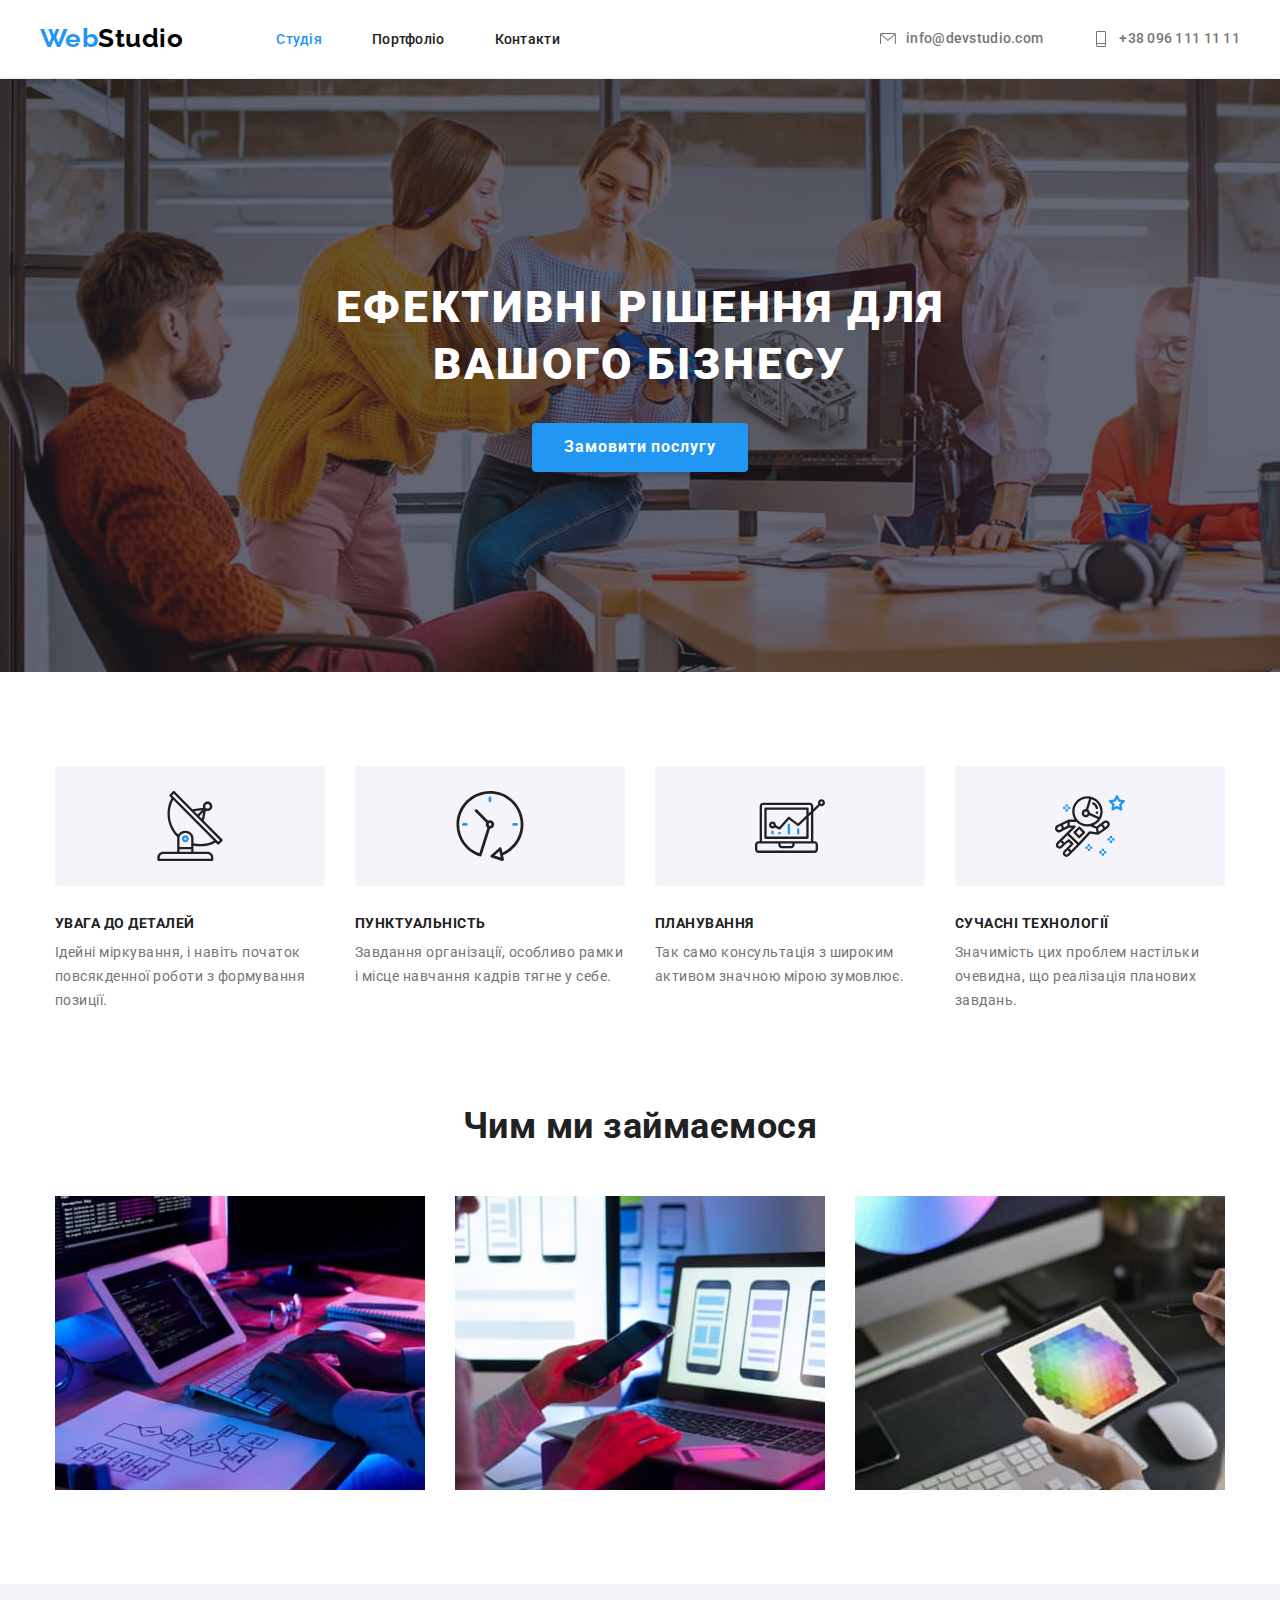
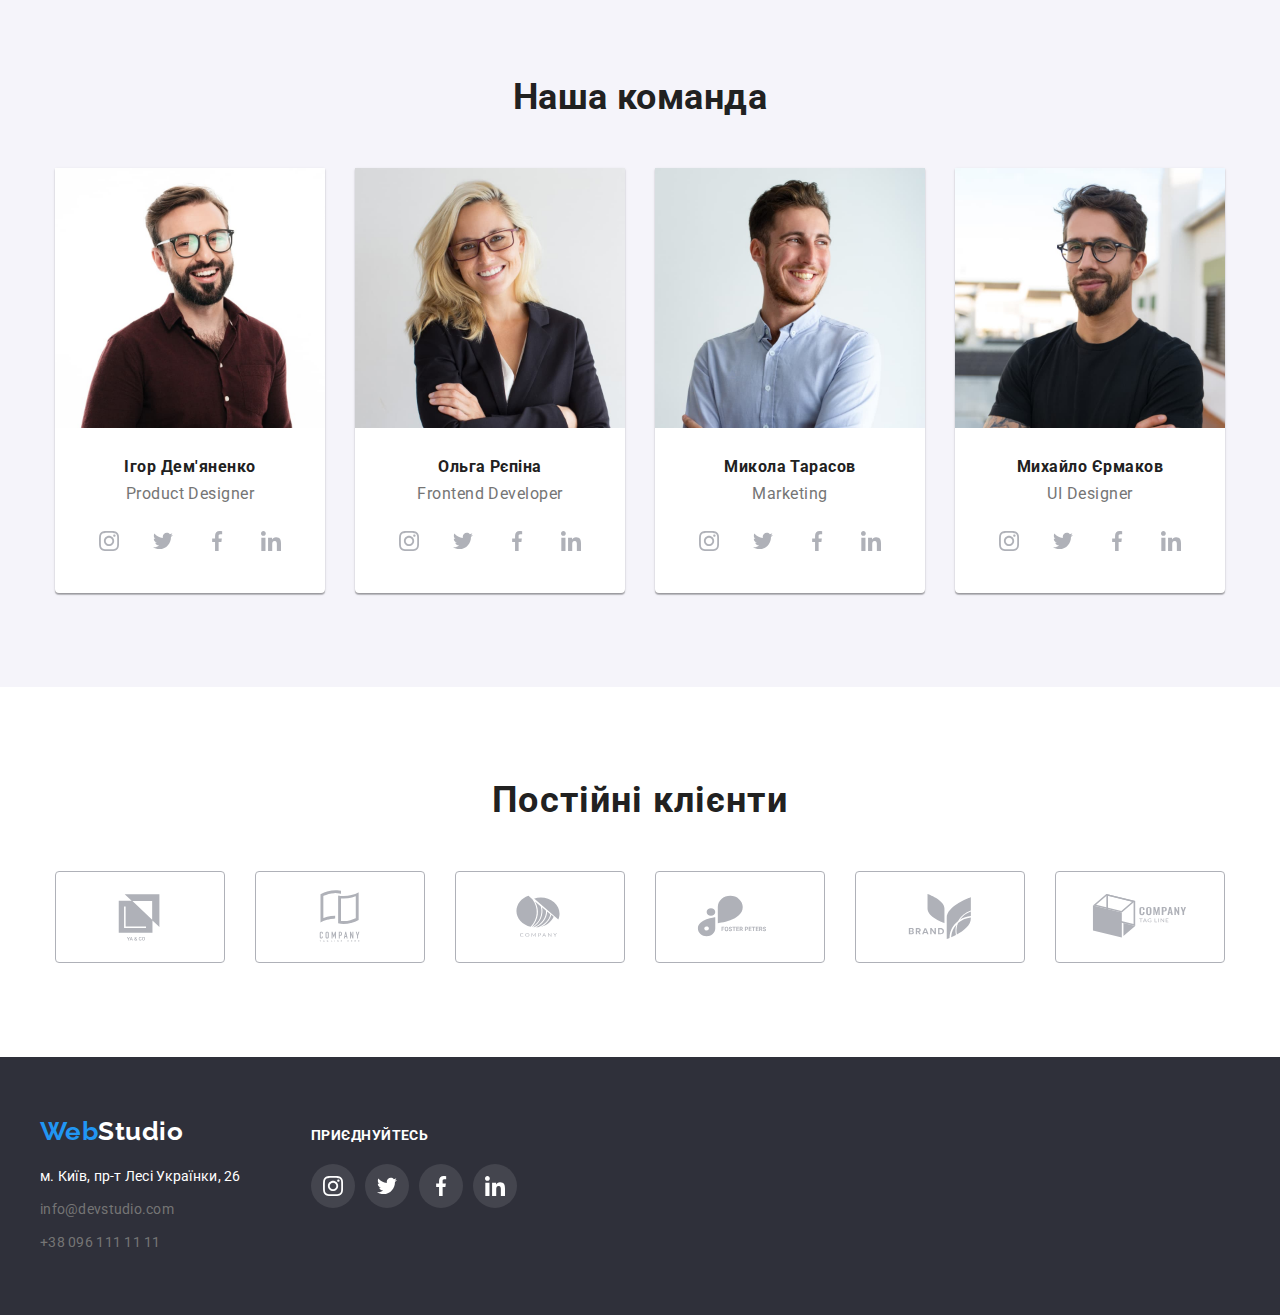
==== index.html @ 49c23136 "added copy" ====
<!DOCTYPE html>
<html lang="uk">
  <head>
    <meta charset="UTF-8" />
    <meta http-equiv="X-UA-Compatible" content="IE=edge" />
    <meta name="viewport" content="width=device-width, initial-scale=1.0" />
    <link rel="preconnect" href="https://fonts.googleapis.com" />
    <link rel="preconnect" href="https://fonts.gstatic.com" crossorigin />
    <link
      href="https://fonts.googleapis.com/css2?family=Raleway:wght@700&family=Roboto:wght@400;500;700;900&display=swap"
      rel="stylesheet"
    />
    <title>WebStudio</title>
    <link
      rel="stylesheet"
      href="https://cdnjs.cloudflare.com/ajax/libs/modern-normalize/1.1.0/modern-normalize.min.css"
    />
    <link rel="stylesheet" href="./css/style.css" />
  </head>
  <body class="body">
    <header class="header">
      <div class="header-container container">
        <a href="./index.html" class="header-content"><span class="web-content">Web</span>Studio</a>
        <nav class="header-nav">
          <ul class="header-list list">
            <li class="header-item">
              <a href="./index.html" class="header-link link current">Студія</a>
            </li>
            <li class="header-item">
              <a href="./portfolio.html" class="header-link link">Портфоліо</a>
            </li>
            <li class="header-item"><a href="#address" class="header-link link">Контакти</a></li>
          </ul>
        </nav>
        <ul class="header-contact">
          <li class="header-items list">
            <a href="mailto:info@devstudio.com" class="contacts link">
              <svg viewBox="0 0 43 32" width="16" class="header-icons">
              <use xlink:href="./images/icons.svg#icon-envelope"></use>
              </svg>info@devstudio.com</a>
          </li>
          <li class="header-items list">
            <a href="tel:+380961111111" class="contacts link">
              <svg viewBox="0 0 32 32" width="16" class="header-icons">
              <use xlink:href="./images/icons.svg#icon-vector"></use>
              </svg>+38 096 111 11 11</a>
          </li>
        </ul>
      </div>
    </header>
    <main class="main">
      <!--Шапка-->
      <section class="hero-title">
        <div class="hero-container">
          <h1 class="title">Ефективні рішення для вашого бізнесу</h1>
          <button type="button" class="hero-btn pointer">Замовити послугу</button>
        </div>
      </section>
      <!--Особливості-->
      <section class="features clas section">
        <div class="container">
          <h2 class="visually-hidden">Особливості</h2>
          <ul class="features-list">
            <li class="features-item list">
              <div class="features-icon">
                <svg viewBox="0 0 32 32" width="70" class="features-icons">
                    <use xlink:href="./images/icons.svg#icon-antenna"></use></svg>
              </div>
              <h3 class="features-title">УВАГА ДО ДЕТАЛЕЙ</h3>
              <p class="features-text">
                Ідейні міркування, і навіть початок повсякденної роботи з формування позиції.
              </p>
            </li>
            <li class="features-item list">
              <div class="features-icon">
                <svg viewBox="0 0 32 32" width="70" class="features-icons">
                    <use xlink:href="./images/icons.svg#icon-clock"></use></svg>
              </div>
              <h3 class="features-title">ПУНКТУАЛЬНІСТЬ</h3>
              <p class="features-text">
                Завдання організації, особливо рамки і місце навчання кадрів тягне у себе.
              </p>
            </li>
            <li class="features-item list">
              <div class="features-icon">
                <svg viewBox="0 0 32 32" width="70" class="features-icons">
                    <use xlink:href="./images/icons.svg#icon-diagram"></use></svg>
              </div>
              <h3 class="features-title">ПЛАНУВАННЯ</h3>
              <p class="features-text">
                Так само консультація з широким активом значною мірою зумовлює.
              </p>
            </li>
            <li class="features-item list">
              <div class="features-icon">
                <svg viewBox="0 0 32 32" width="70" class="features-icons">
                    <use xlink:href="./images/icons.svg#icon-astronaut"></use></svg>
              </div>
              <h3 class="features-title">СУЧАСНІ ТЕХНОЛОГІЇ</h3>
              <p class="features-text">
                Значимість цих проблем настільки очевидна, що реалізація планових завдань.
              </p>
            </li>
          </ul>
        </div>
      </section>
      <!--Чим ми займаємося-->
      <section class="classes section">
        <div class="container">
          <h2 class="classes-title">Чим ми займаємося</h2>
          <ul class="classes-list">
            <li class="classes-item list">
              <img
                src="./images/чим_ми_займаємося/box1.jpg"
                alt="додаток для компютера"
                width="370"
                height="294"
                class="classes-box"
              />
            </li>
            <li class="classes-item list">
              <img
                src="./images/чим_ми_займаємося/box2.jpg"
                alt="додаток для телефона"
                width="370"
                height="294"
                class="classes-box"
              />
            </li>
            <li class="classes-item list">
              <img
                src="./images/чим_ми_займаємося/box3.jpg"
                alt="додаток для планшету"
                width="370"
                height="294"
                class="classes-box"
              />
            </li>
          </ul>
        </div>
      </section>
      <!--Наша команда-->
      <section class="team section">
        <div class="container">
          <h2 class="team-title">Наша команда</h2>
          <ul class="team-list">
            <li class="team-item list">
              <img
                src="./images/наша_команда/команда1.jpg"
                alt="Ігор Дем'яненко"
                width="270"
                height="260"
                class="team-card"
              />
              <div class="cards">
                <h3 class="our-team">Ігор Дем'яненко</h3>
                <p class="text">Product Designer</p>
                <ul class="team-list-social list">
                  <li class="team-social">
                    <a class="team-social-icons" href=""
                      ><svg viewBox="0 0 32 32" class="social-icons">
                        <use xlink:href="./images/icons.svg#icon-instagram"></use></svg></a>
                  </li>
                  <li class="team-social">
                    <a class="team-social-icons" href=""
                      ><svg viewBox="0 0 32 32" class="social-icons">
                        <use xlink:href="./images/icons.svg#icon-twitter"></use></svg></a>
                  </li>
                  <li class="team-social">
                    <a class="team-social-icons" href=""
                      ><svg viewBox="0 0 32 32" class="social-icons">
                        <use xlink:href="./images/icons.svg#icon-facebook"></use></svg></a>
                  </li>
                  <li class="team-social">
                    <a class="team-social-icons" href=""
                      ><svg viewBox="0 0 32 32" class="social-icons">
                        <use xlink:href="./images/icons.svg#icon-linkedin"></use></svg></a>
                  </li>
                </ul>
              </div>
            </li>
            <li class="team-item list">
              <img
                src="./images/наша_команда/команда2.jpg"
                alt="Ольга Рєпіна"
                width="270"
                height="260"
                class="team-card"
              />
              <div class="cards">
                <h3 class="our-team">Ольга Рєпіна</h3>
                <p class="text">Frontend Developer</p>
                <ul class="team-list-social list">
                  <li class="team-social">
                    <a class="team-social-icons" href=""
                      ><svg viewBox="0 0 32 32" class="social-icons">
                        <use xlink:href="./images/icons.svg#icon-instagram"></use></svg></a>
                  </li>
                  <li class="team-social">
                    <a class="team-social-icons" href=""
                      ><svg viewBox="0 0 32 32" class="social-icons">
                        <use xlink:href="./images/icons.svg#icon-twitter"></use></svg></a>
                  </li>
                  <li class="team-social">
                    <a class="team-social-icons" href=""
                      ><svg viewBox="0 0 32 32" class="social-icons">
                        <use xlink:href="./images/icons.svg#icon-facebook"></use></svg></a>
                  </li>
                  <li class="team-social">
                    <a class="team-social-icons" href=""
                      ><svg viewBox="0 0 32 32" class="social-icons">
                        <use xlink:href="./images/icons.svg#icon-linkedin"></use></svg></a>
                  </li>
                </ul>
              </div>
            </li>
            <li class="team-item list">
              <img
                src="./images/наша_команда/команда3.jpg"
                alt="Микола Тарасов"
                width="270"
                height="260"
                class="team-card"
              />
              <div class="cards">
                <h3 class="our-team">Микола Тарасов</h3>
                <p class="text">Marketing</p>
                <ul class="team-list-social list">
                  <li class="team-social">
                    <a class="team-social-icons" href=""
                      ><svg viewBox="0 0 32 32" class="social-icons">
                        <use xlink:href="./images/icons.svg#icon-instagram"></use></svg></a>
                  </li>
                  <li class="team-social">
                    <a class="team-social-icons" href=""
                      ><svg viewBox="0 0 32 32" class="social-icons">
                        <use xlink:href="./images/icons.svg#icon-twitter"></use></svg></a>
                  </li>
                  <li class="team-social">
                    <a class="team-social-icons" href=""
                      ><svg viewBox="0 0 32 32" class="social-icons">
                        <use xlink:href="./images/icons.svg#icon-facebook"></use></svg></a>
                  </li>
                  <li class="team-social">
                    <a class="team-social-icons" href=""
                      ><svg viewBox="0 0 32 32" class="social-icons">
                        <use xlink:href="./images/icons.svg#icon-linkedin"></use></svg></a>
                  </li>
                </ul>
              </div>
            </li>
            <li class="team-item list">
              <img
                src="./images/наша_команда/команда4.jpg"
                alt="Михайло Єрмаков"
                width="270"
                height="260"
                class="team-card"
              />
              <div class="cards">
                <h3 class="our-team">Михайло Єрмаков</h3>
                <p class="text">UI Designer</p>
                <ul class="team-list-social list">
                  <li class="team-social">
                    <a class="team-social-icons" href=""
                      ><svg viewBox="0 0 32 32" class="social-icons">
                        <use xlink:href="./images/icons.svg#icon-instagram"></use></svg></a>
                  </li>
                  <li class="team-social">
                    <a class="team-social-icons" href=""
                      ><svg viewBox="0 0 32 32" class="social-icons">
                        <use xlink:href="./images/icons.svg#icon-twitter"></use></svg></a>
                  </li>
                  <li class="team-social">
                    <a class="team-social-icons" href=""
                      ><svg viewBox="0 0 32 32" class="social-icons">
                        <use xlink:href="./images/icons.svg#icon-facebook"></use></svg></a>
                  </li>
                  <li class="team-social">
                    <a class="team-social-icons" href=""
                      ><svg viewBox="0 0 32 32" class="social-icons">
                        <use xlink:href="./images/icons.svg#icon-linkedin"></use></svg></a>
                  </li>
                </ul>
              </div>
            </li>
          </ul>
        </div>
      </section>
      <!--постійні клієнти-->
      <section class="client section">
        <div class="container">
          <h2 class="client-title">Постійні клієнти</h2>
          <ul class="client-list list">
            <li class="client-item">
              <a class="client-icon" href=""
                ><svg viewBox="0 0 57 32" class="client-icons">
                  <use xlink:href="./images/icons.svg#icon-logo"></use></svg></a>
            </li>
            <li class="client-item">
              <a class="client-icon" href=""
                ><svg viewBox="0 0 57 32" class="client-icons">
                  <use xlink:href="./images/icons.svg#icon-logo1"></use></svg></a>
            </li>
            <li class="client-item">
              <a class="client-icon" href=""
                ><svg viewBox="0 0 57 32" class="client-icons">
                  <use xlink:href="./images/icons.svg#icon-logo2"></use></svg></a>
            </li>
            <li class="client-item">
              <a class="client-icon" href=""
                ><svg viewBox="0 0 57 32" class="client-icons">
                  <use xlink:href="./images/icons.svg#icon-logo3"></use></svg></a>
            </li>
            <li class="client-item">
              <a class="client-icon" href=""
                ><svg viewBox="0 0 57 32" class="client-icons">
                  <use xlink:href="./images/icons.svg#icon-logo4"></use></svg></a>
            </li>
            <li class="client-item">
              <a class="client-icon" href=""
                ><svg viewBox="0 0 57 32" class="client-icons">
                  <use xlink:href="./images/icons.svg#icon-logo5"></use></svg></a>
            </li>
          </ul>
        </div>
      </section>
    </main>
    <footer class="footer">
      <div class="footer-container container">
        <div class="footer-contact">
          <a href="./index.html" class="footer-content"
            ><span class="web-content">Web</span>Studio</a
          >
          <address id="address" class="address">
            <ul class="footer-contact">
              <li class="footer-item list">
                <a
                  href="https://goo.gl/maps/LxJnKi2YJGoGmcJx7"
                  target="”_blank”"
                  rel="nofollow noopener noreferrer"
                  class="address link"
                  >м. Київ, пр-т Лесі Українки, 26</a
                >
              </li>
              <li class="footer-items list">
                <a href="mailto:info@devstudio.com" class="contact link">info@devstudio.com</a>
              </li>
              <li class="footer-items list">
                <a href="tel:+380961111111" class="contact link">+38 096 111 11 11</a>
              </li>
            </ul>
          </address>
        </div>
        <div class="footer-icons">
          <b class="footer-text">приєднуйтесь</b>
          <ul class="footer-list list">
            <li class="footer-social">
              <a class="footer-social-icons" href=""
                ><svg viewBox="0 0 32 32" class="social-icons">
                  <use xlink:href="./images/icons.svg#icon-instagram"></use></svg></a>
            </li>
            <li class="footer-social">
              <a class="footer-social-icons" href=""
                ><svg viewBox="0 0 32 32" class="social-icons">
                  <use xlink:href="./images/icons.svg#icon-twitter"></use></svg></a>
            </li>
            <li class="footer-social">
              <a class="footer-social-icons" href=""
                ><svg viewBox="0 0 32 32" class="social-icons">
                  <use xlink:href="./images/icons.svg#icon-facebook"></use></svg></a>
            </li>
            <li class="footer-social">
              <a class="footer-social-icons" href="">
                <svg viewBox="0 0 32 32" class="social-icons">
                <use xlink:href="./images/icons.svg#icon-linkedin">
                </use>
              </svg>
            </a>
            </li>
          </ul>
        </div>
      </div>
    </footer>
  </body>
</html>
---- css/style.css ----
:root {
  --secondary-text-color: #212121;
  --secondary-bcg-color: #f5f5f5;
  --accent-color: #2196f3;
  --secondary-white-color: #ffffff;
}

h1,
h2,
h3,
h4,
h5,
h6,
p {
  margin: 0;
}

ul {
  margin: 0;
  padding: 0;
}

body {
  font-family: 'Roboto', sans-serif;
  font-weight: 500;
  letter-spacing: 0.03em;
}

.container {
  width: 1230px;
  margin-left: auto;
  margin-right: auto;
  padding-left: 15px;
  padding-right: 15px;
  /* outline: 1px solid red; */
}

.list {
  list-style: none;
}

/* header */

.header {
  background-color: var(--secondary-white-color);
  text-decoration: none;
  border-bottom: 1px solid #ececec;
}

.header-container {
  max-width: 1600px;
  display: flex;
  align-items: center;
}

.header-content {
  font-family: 'Raleway';
  font-weight: 700;
  font-size: 26px;
  line-height: 1.1;
  color: #000000;
  text-decoration: none;
  padding-top: 24px;
  padding-bottom: 25px;
  margin-right: 93px;
}

.header-list {
  display: flex;
}

.header-item,
.header-items {
  display: block;
}

.header-item:not(:first-child),
.header-items:not(:first-child) {
  margin-left: 50px;
}

.header-link {
  padding-top: 20px;
  padding-bottom: 20px;
}

.header-contact {
  display: flex;
  margin-left: auto;
}

.web-content {
  color: var(--accent-color);
}

.link:hover,
.link:focus {
  color: var(--accent-color);
}

.link.current {
  color: var(--accent-color);
}

.link {
  font-size: 14px;
  line-height: 1.1;
  letter-spacing: 0.02em;
  color: var(--secondary-text-color);
  text-decoration: none;
}

.contacts {
  font-weight: 500;
  color: #757575;
  fill: #757575;
  font-style: normal;
  text-decoration: none;
  padding-top: 20px;
  padding-bottom: 20px;
  display: flex;
  align-items: center;
}

.contacts:hover,
.contacts:focus svg {
  fill: var(--accent-color);
}

.header-icons {
  margin-right: 10px;
}

.contact {
  font-weight: 400;
  color: #757575;
  font-style: normal;
  text-decoration: none;
}

/* main */

.hero-container {
  max-width: 1600px;
  padding-top: 200px;
  padding-bottom: 200px;
  background-image: linear-gradient(rgba(47, 48, 58, 0.4), rgba(47, 48, 58, 0.4)),
    url('../images/герой/hero.jpg');
  background-repeat: no-repeat;
  background-size: cover;
  margin: 0 auto;
}

.title {
  font-weight: 900;
  font-size: 44px;
  line-height: 1.3;
  text-align: center;
  letter-spacing: 0.06em;
  text-transform: uppercase;
  color: var(--secondary-white-color);
  width: 696px;
  margin: 0 auto;
  margin-bottom: 30px;
}

.hero-btn {
  display: block;
  border: none;
  font-weight: 700;
  font-size: 16px;
  line-height: 1.8;
  letter-spacing: 0.06em;
  background-color: #2196f3;
  color: var(--secondary-white-color);
  box-shadow: 0px 4px 4px rgba(0, 0, 0, 0.15);
  border-radius: 4px;
  padding: 10px 32px;
  cursor: pointer;
  margin: 0 auto;
}

/* особливості */

.features,
.classes {
  color: var(--secondary-bcg-color);
}

.visually-hidden {
  position: absolute;
  white-space: nowrap;
  width: 1px;
  height: 1px;
  overflow: hidden;
  border: 0;
  padding: 0;
  clip: rect(0 0 0 0);
  clip-path: inset(50%);
  margin: -1px;
}

.section {
  padding-top: 94px;
  padding-bottom: 94px;
}

.clas {
  padding-bottom: 0;
}

.features-list {
  width: 1170px;
  display: flex;
  margin: 0 auto;
}

.features-icon {
  display: flex;
  align-items: center;
  justify-content: center;
  width: 270px;
  height: 120px;
  background-color: #f5f4fa;
  border-radius: 4px;
  margin-bottom: 30px;
}

.features-item:not(:last-child) {
  margin-right: 30px;
}

.features-title {
  font-weight: 700;
  font-size: 14px;
  line-height: 1.1;
  text-transform: uppercase;
  color: var(--secondary-text-color);
  margin-bottom: 10px;
}

.features-text {
  width: 270px;
  font-weight: 400;
  font-size: 14px;
  line-height: 1.7;
  color: #757575;
}

/* чим ми займаємося */

.classes-title {
  font-weight: 700;
  font-size: 36px;
  line-height: 1.1;
  text-align: center;
  color: var(--secondary-text-color);
  margin-bottom: 50px;
}

.classes-list {
  width: 1170px;
  display: flex;
  margin: 0 auto;
}

.classes-item:not(:last-child) {
  margin-right: 30px;
}

.classes-box {
  display: block;
}

/* наша команда */

.team {
  background-color: #f5f4fa;
}

.team-title {
  font-weight: 700;
  font-size: 36px;
  line-height: 1.1;
  text-align: center;
  color: var(--secondary-text-color);
  margin-bottom: 50px;
}

.team-list {
  width: 1170px;
  display: flex;
  margin: 0 auto;
}

.our-team {
  font-size: 16px;
  line-height: 1.1;
  color: var(--secondary-text-color);
  margin-bottom: 10px;
}

.team-list-social {
  display: flex;
  align-items: center;
  justify-content: center;
  gap: 10px;
  margin-top: 16px;
}

.team-social {
  width: 44px;
  height: 44px;
  display: flex;
  align-items: center;
  justify-content: center;
}

.team-social-icons {
  display: flex;
  fill: #afb1b8;
}

.team-social-icons:hover,
.team-social-icons:focus {
  width: 44px;
  height: 44px;
  border-radius: 50%;
  background-color: var(--accent-color);
  display: flex;
  align-items: center;
  justify-content: center;
  fill: var(--secondary-white-color);
}

.social-icons {
  width: 20px;
}

.team-item {
  background-color: var(--secondary-white-color);
  box-shadow: 0px 1px 3px rgba(0, 0, 0, 0.12), 0px 1px 1px rgba(0, 0, 0, 0.14),
    0px 2px 1px rgba(0, 0, 0, 0.2);
  border-radius: 0px 0px 4px 4px;
}

.team-item:not(:first-child) {
  margin-left: 30px;
}

.team-card {
  display: block;
}

.cards {
  padding: 30px 10px;
  text-align: center;
}

.text {
  font-weight: 400;
  font-size: 16px;
  line-height: 1.1;
  color: #757575;
}

/* Постійні клієнти */

.client-title {
  font-style: normal;
  font-weight: 700;
  font-size: 36px;
  line-height: 1.1;
  text-align: center;
  letter-spacing: 0.03em;
  color: var(--secondary-text-color);
  margin-bottom: 50px;
}

.client-list {
  display: flex;
  align-items: center;
  justify-content: center;
  gap: 30px;
}

.client-icon {
  justify-content: center;
  display: flex;
  align-items: center;
  width: 170px;
  height: 92px;
  border: 1px solid #afb1b8;
  border-radius: 4px;
  fill: #afb1b8;
}

.client-icons {
  width: 106px;
  height: 60px;
}

.client-icon:hover,
.client-icon:focus {
  border-color: var(--accent-color);
  fill: var(--accent-color);
}

/* footer */

.footer {
  background-color: #2f303a;
  padding-top: 60px;
  padding-bottom: 60px;
}

.footer-container {
  max-width: 1600px;
  display: flex;
  align-items: baseline;
}

.footer-content {
  font-family: 'Raleway';
  font-weight: 700;
  font-size: 26px;
  line-height: 1.1;
  color: var(--secondary-white-color);
  text-decoration: none;
}

.address {
  font-style: normal;
  font-weight: 400;
  font-size: 14px;
  line-height: 1.7;
  text-decoration: none;
  color: var(--secondary-white-color);
  margin-top: 20px;
}

.footer-items:not(:first-child) {
  margin-top: 9px;
}

.footer-icons {
  margin-left: 70px;
}

.footer-text {
  font-size: 14px;
  line-height: 1.1;
  text-transform: uppercase;
  color: var(--secondary-white-color);
}

.footer-list {
  display: flex;
  gap: 10px;
}

.footer-social {
  width: 44px;
  height: 44px;
  display: flex;
  align-items: center;
  justify-content: center;
  margin-top: 20px;
  border-radius: 50%;
  background: rgba(255, 255, 255, 0.1);
}

.footer-social-icons {
  display: flex;
  fill: var(--secondary-white-color);
}

.footer-social-icons:hover,
.footer-social-icons:focus {
  width: 44px;
  height: 44px;
  display: flex;
  align-items: center;
  justify-content: center;
  border-radius: 50%;
  background: #2196f3;
}

/* портфоліо */

.button {
  max-width: 1230px;
  margin: 0 auto;
}

.button-list {
  width: 575px;
  color: var(--secondary-bcg-color);
  list-style: none;
  display: flex;
  margin: 0 auto;
  margin-bottom: 50px;
}

.button-item {
  margin: 0 auto;
}

.button-item:not(:last-child) {
  margin-right: 8px;
}

.btn:hover,
.btn:focus {
  color: var(--secondary-white-color);
  background-color: var(--accent-color);
  border: none;
  box-shadow: 0px 3px 1px rgba(0, 0, 0, 0.1), 0px 1px 2px rgba(0, 0, 0, 0.08),
    0px 2px 2px rgba(0, 0, 0, 0.12);
}

.btn {
  display: block;
  font-size: 16px;
  line-height: 1.6;
  color: var(--secondary-text-color);
  border-radius: 4px;
  border: none;
  cursor: pointer;
  padding: 6px 22px;
}

.work-title {
  font-weight: 700;
  font-size: 18px;
  line-height: 2;
  letter-spacing: 0.06em;
  color: var(--secondary-text-color);
  margin-bottom: 4px;
}

.work-list {
  max-width: 1230px;
  display: flex;
  flex-wrap: wrap;
  align-items: flex-start;
  margin: 0 auto;
}

.work-item {
  margin: 0 auto;
  margin-bottom: 30px;
}

.portfolio {
  display: block;
  text-decoration: none;
}

.portfolio:hover,
.portfolio:focus {
  box-shadow: 0px 1px 1px rgba(0, 0, 0, 0.12), 0px 4px 4px rgba(0, 0, 0, 0.06), 1px 4px 6px rgba(0, 0, 0, 0.16);
}

.project {
  display: block;
}

.projects {
  border-bottom: 1px solid #eeeeee;
  border-left: 1px solid #eeeeee;
  border-right: 1px solid #eeeeee;
  padding: 20px 24px;
}

.proj {
  margin-bottom: 0;
}
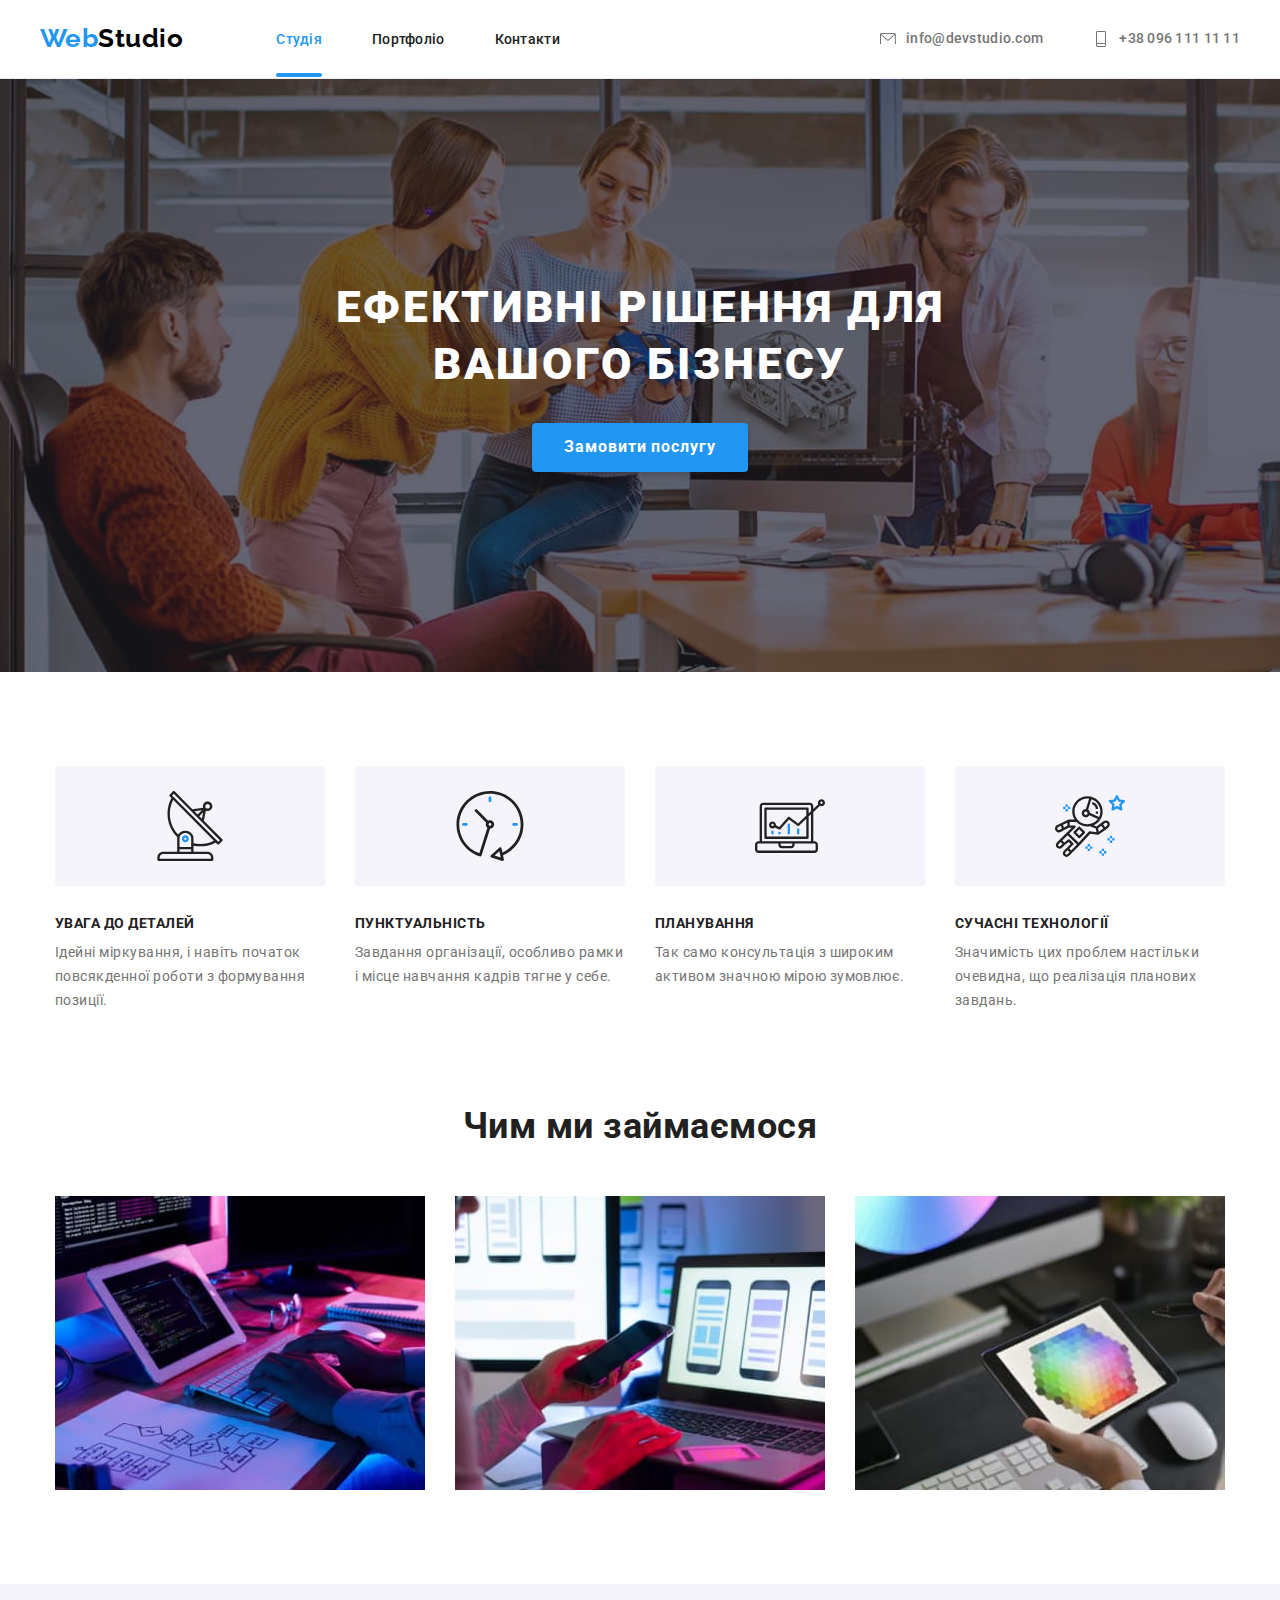
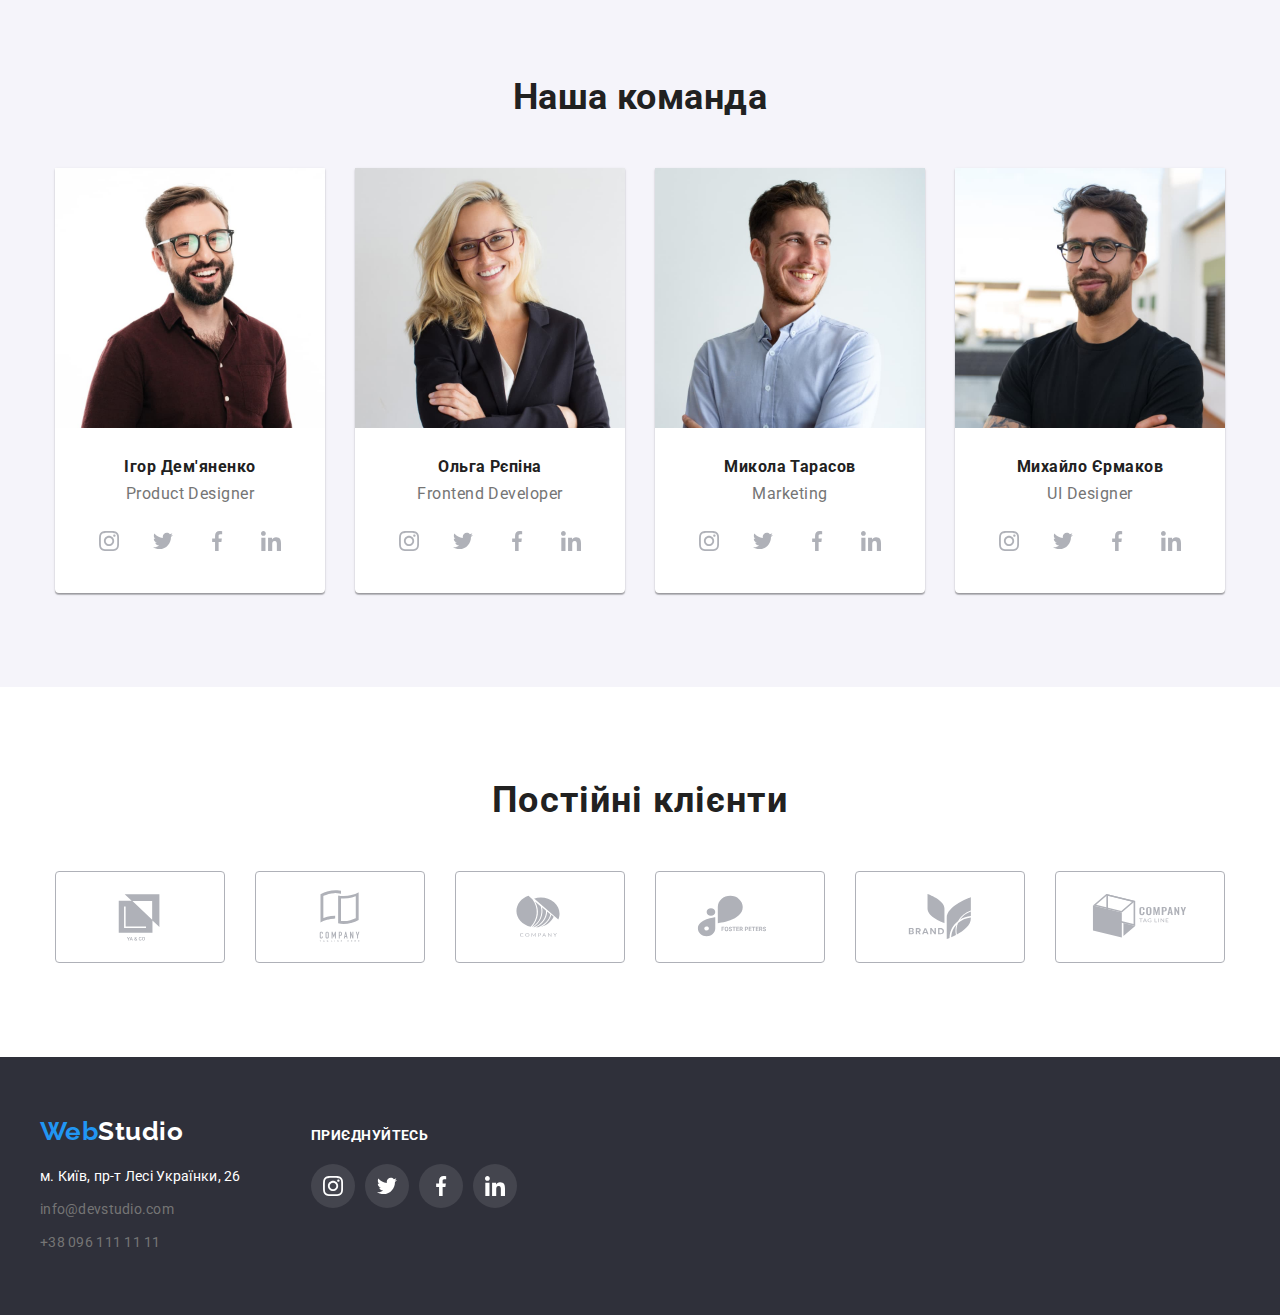
==== commit 2eaf0c0f: "fix svg" ====
--- a/index.html
+++ b/index.html
@@ -53,7 +53,7 @@
       <section class="hero-title">
         <div class="hero-container">
           <h1 class="title">Ефективні рішення для вашого бізнесу</h1>
-          <button type="button" class="hero-btn pointer">Замовити послугу</button>
+          <button type="button" class="hero-btn pointer" data-modal-open>Замовити послугу</button>
         </div>
       </section>
       <!--Особливості-->
@@ -382,5 +382,13 @@
         </div>
       </div>
     </footer>
+    <div class="backdrop is-hidden" data-modal>
+      <div class="modal">
+        <button type="button" class="close-button" data-modal-close>
+          <svg class="close-black" width="18" height="18"><use xlink:href="./images/icons.svg#icon-close-black"></use></svg>
+        </button>
+      </div>
+    </div>
+    <script src="./js/modal.js"></script>
   </body>
 </html>
--- a/css/style.css
+++ b/css/style.css
@@ -82,6 +82,19 @@
 .header-link {
   padding-top: 20px;
   padding-bottom: 20px;
+  position: relative;
+}
+
+.current::after {
+  content: "";
+  display: block;
+  position: absolute;
+  bottom: -10px;
+  left: 0;
+  width: 100%;
+  height: 4px;
+  background: #2196F3;
+  border-radius: 2px;
 }
 
 .header-contact {
@@ -576,3 +589,50 @@
 .proj {
   margin-bottom: 0;
 }
+
+/* modal */
+
+.backdrop {
+  position: fixed;
+  top: 0;
+  left: 0;
+  width: 100%;
+  height: 100%;
+  background: rgba(0, 0, 0, 0.2);
+}
+
+.modal {
+  width: 528px;
+  height: 581px;
+  position: absolute;
+  left: 536px;
+  top: 221px;
+  background: var(--secondary-white-color);
+  box-shadow: 0px 1px 3px rgba(0, 0, 0, 0.12), 0px 1px 1px rgba(0, 0, 0, 0.14), 0px 2px 1px rgba(0, 0, 0, 0.2);
+  border-radius: 4px;
+}
+
+.close-button {
+  position: absolute;
+  right: 8px;
+  top: 8px;
+  width: 30px;
+  height: 30px;
+  background: var(--secondary-white-color);
+  border-radius: 50%;
+  border: 1px solid rgba(0, 0, 0, 0.1);
+  padding: 6px;
+}
+
+.close-black {
+display: block;
+}
+
+.is-hidden {
+  opacity: 0;
+  visibility: hidden;
+}
+
+.no-scroll {
+  overflow: hidden;
+}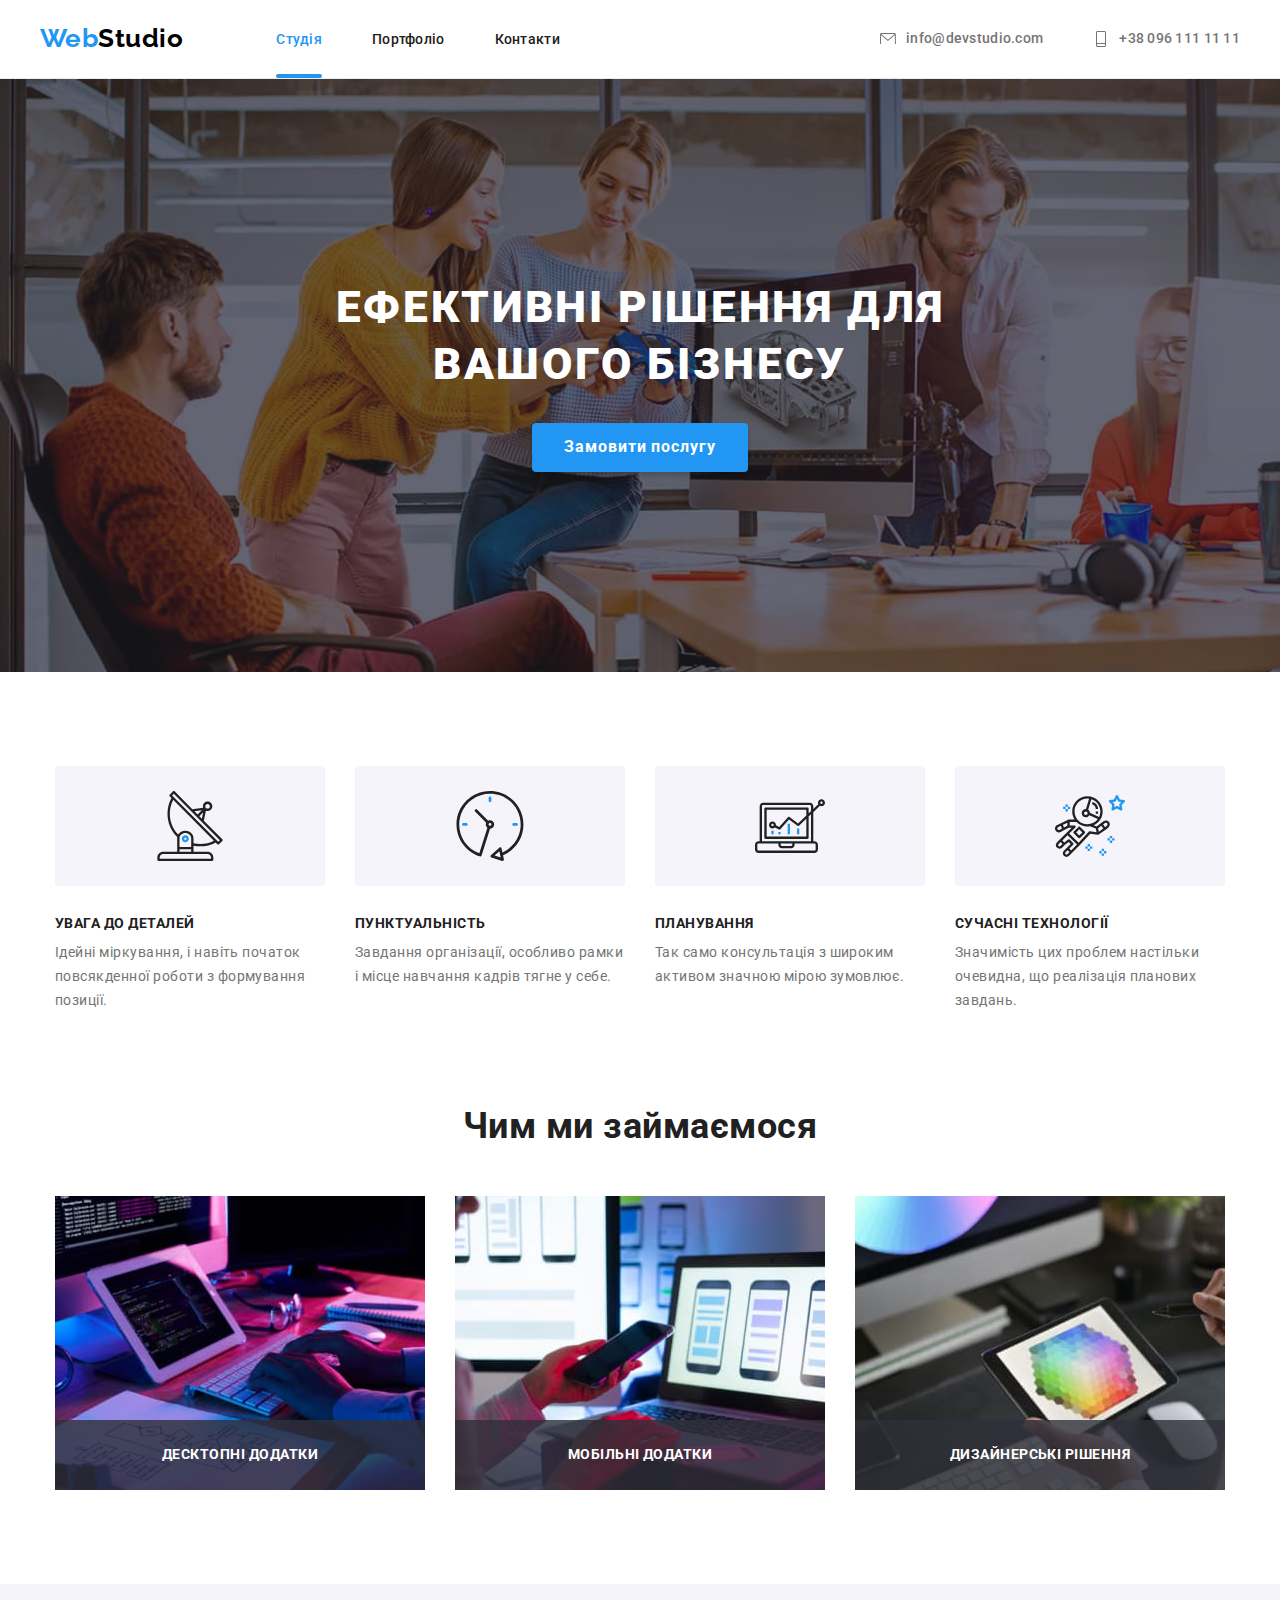
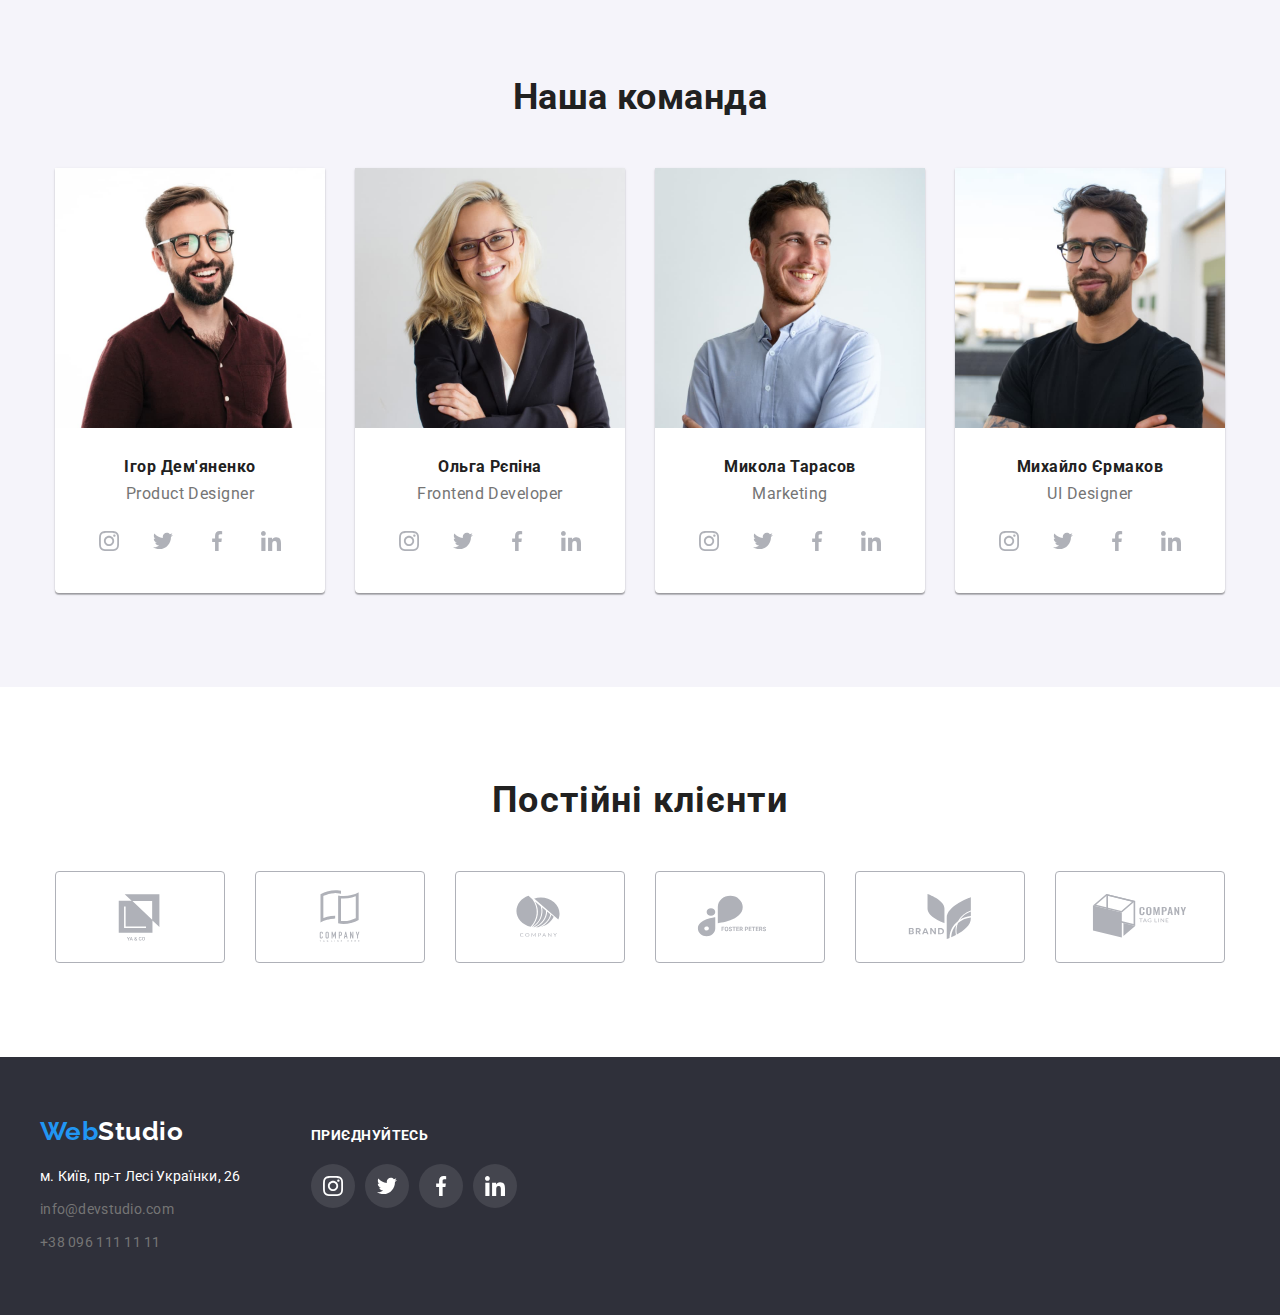
==== commit bd06732b: "added classes and work wrap+ transition" ====
--- a/index.html
+++ b/index.html
@@ -117,6 +117,9 @@
                 height="294"
                 class="classes-box"
               />
+              <div class="classes-wrap">
+                <p class="classes-text">Десктопні додатки</p>
+              </div>
             </li>
             <li class="classes-item list">
               <img
@@ -126,6 +129,9 @@
                 height="294"
                 class="classes-box"
               />
+              <div class="classes-wrap">
+                <p class="classes-text">Мобільні додатки</p>
+              </div>
             </li>
             <li class="classes-item list">
               <img
@@ -135,6 +141,9 @@
                 height="294"
                 class="classes-box"
               />
+              <div class="classes-wrap">
+                <p class="classes-text">Дизайнерські рішення</p>
+              </div>
             </li>
           </ul>
         </div>
--- a/css/style.css
+++ b/css/style.css
@@ -83,13 +83,14 @@
   padding-top: 20px;
   padding-bottom: 20px;
   position: relative;
+  transition: color 250ms cubic-bezier(0.4, 0, 0.2, 1);
 }
 
 .current::after {
   content: "";
   display: block;
   position: absolute;
-  bottom: -10px;
+  bottom: -11px;
   left: 0;
   width: 100%;
   height: 4px;
@@ -133,6 +134,7 @@
   padding-bottom: 20px;
   display: flex;
   align-items: center;
+  transition: color 250ms cubic-bezier(0.4, 0, 0.2, 1);
 }
 
 .contacts:hover,
@@ -142,6 +144,7 @@
 
 .header-icons {
   margin-right: 10px;
+  transition: fill 250ms cubic-bezier(0.4, 0, 0.2, 1);
 }
 
 .contact {
@@ -149,6 +152,7 @@
   color: #757575;
   font-style: normal;
   text-decoration: none;
+  transition: color 250ms cubic-bezier(0.4, 0, 0.2, 1);
 }
 
 /* main */
@@ -277,6 +281,10 @@
   margin: 0 auto;
 }
 
+.classes-item {
+  position: relative;
+}
+
 .classes-item:not(:last-child) {
   margin-right: 30px;
 }
@@ -285,6 +293,25 @@
   display: block;
 }
 
+.classes-wrap {
+  position: absolute;
+  width: 370px;
+  height: 70px;
+  background: rgba(47, 48, 58, 0.8);
+  bottom: 0;
+  right: 0;
+}
+
+.classes-text {
+  font-weight: 700;
+  font-size: 14px;
+  line-height: 1.14;
+  text-align: center;
+  text-transform: uppercase;
+  color: var(--secondary-white-color);
+  padding-top: 27px;
+}
+
 /* наша команда */
 
 .team {
@@ -321,17 +348,19 @@
   margin-top: 16px;
 }
 
-.team-social {
+.team-social-icons {
   width: 44px;
   height: 44px;
-  display: flex;
-  align-items: center;
-  justify-content: center;
-}
-
-.team-social-icons {
+  border-radius: 50%;
+  align-items: center;
+  justify-content: center;
   display: flex;
   fill: #afb1b8;
+  transition: fill 250ms, background-color 250ms cubic-bezier(0.4, 0, 0.2, 1);
+}
+
+.social-icons {
+  width: 20px;
 }
 
 .team-social-icons:hover,
@@ -343,11 +372,7 @@
   display: flex;
   align-items: center;
   justify-content: center;
-  fill: var(--secondary-white-color);
-}
-
-.social-icons {
-  width: 20px;
+  fill:#ffffff;
 }
 
 .team-item {
@@ -406,6 +431,7 @@
   border: 1px solid #afb1b8;
   border-radius: 4px;
   fill: #afb1b8;
+  transition: fill 250ms,border 250ms cubic-bezier(0.4, 0, 0.2, 1);
 }
 
 .client-icons {
@@ -450,6 +476,7 @@
   text-decoration: none;
   color: var(--secondary-white-color);
   margin-top: 20px;
+  transition: color 250ms cubic-bezier(0.4, 0, 0.2, 1);
 }
 
 .footer-items:not(:first-child) {
@@ -472,7 +499,7 @@
   gap: 10px;
 }
 
-.footer-social {
+.footer-social-icons {
   width: 44px;
   height: 44px;
   display: flex;
@@ -480,23 +507,21 @@
   justify-content: center;
   margin-top: 20px;
   border-radius: 50%;
-  background: rgba(255, 255, 255, 0.1);
-}
-
-.footer-social-icons {
-  display: flex;
+  background-color: rgba(255, 255, 255, 0.1);
   fill: var(--secondary-white-color);
+  transition: background-color 250ms cubic-bezier(0.4, 0, 0.2, 1);
 }
 
 .footer-social-icons:hover,
 .footer-social-icons:focus {
   width: 44px;
   height: 44px;
-  display: flex;
-  align-items: center;
-  justify-content: center;
   border-radius: 50%;
-  background: #2196f3;
+  background-color: var(--accent-color);
+  display: flex;
+  align-items: center;
+  justify-content: center;
+  fill: var(--secondary-white-color);
 }
 
 /* портфоліо */
@@ -541,6 +566,7 @@
   border: none;
   cursor: pointer;
   padding: 6px 22px;
+  transition: color 250ms,background-color 250ms,box-shadow 250ms cubic-bezier(0.4, 0, 0.2, 1);
 }
 
 .work-title {
@@ -565,14 +591,39 @@
   margin-bottom: 30px;
 }
 
+.work-item:hover .work-text {
+  transform: translateY(0);
+}
+
 .portfolio {
   display: block;
   text-decoration: none;
+
 }
 
 .portfolio:hover,
 .portfolio:focus {
   box-shadow: 0px 1px 1px rgba(0, 0, 0, 0.12), 0px 4px 4px rgba(0, 0, 0, 0.06), 1px 4px 6px rgba(0, 0, 0, 0.16);
+}
+
+.work-wrap {
+  position: relative;
+  overflow: hidden;
+}
+
+.work-text {
+  position: absolute;
+  top: 0;
+  left: 0;
+  height: 100%;
+  padding: 63px 24px;
+  font-weight: 400;
+  font-size: 18px;
+  line-height: 1.55;
+  background: rgba(33, 150, 243, 0.9);
+  color: var(--secondary-white-color);
+  transform: translateY(101%);
+  transition: transform 250ms;
 }
 
 .project {
